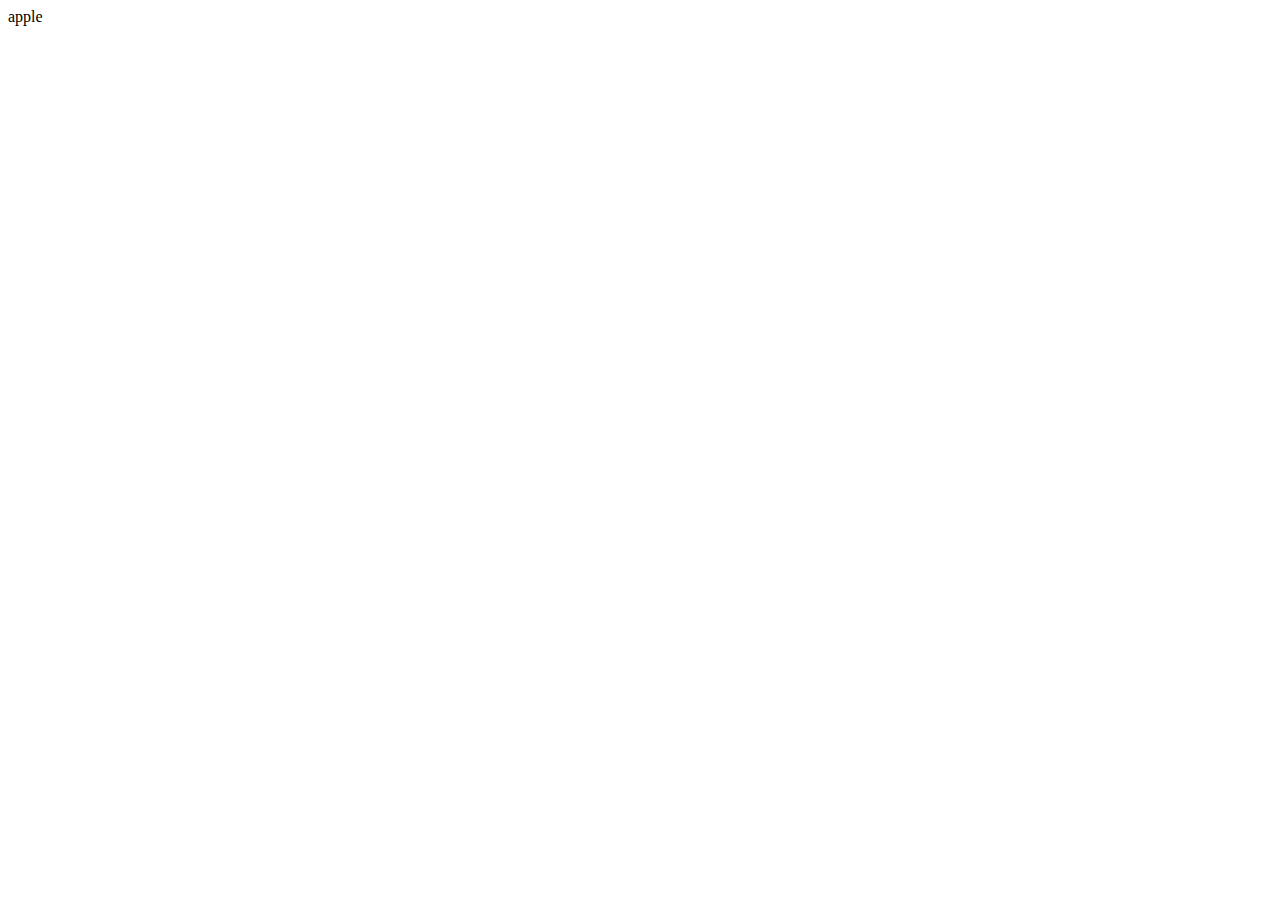
==== apple.html @ e6706968 "new page" ====
<!DOCTYPE html>
<html lang="en">
<head>
    <meta charset="UTF-8">
    <meta name="viewport" content="width=device-width, initial-scale=1.0">
    <title>Document</title>
</head>
<body>
    apple
</body>
</html>
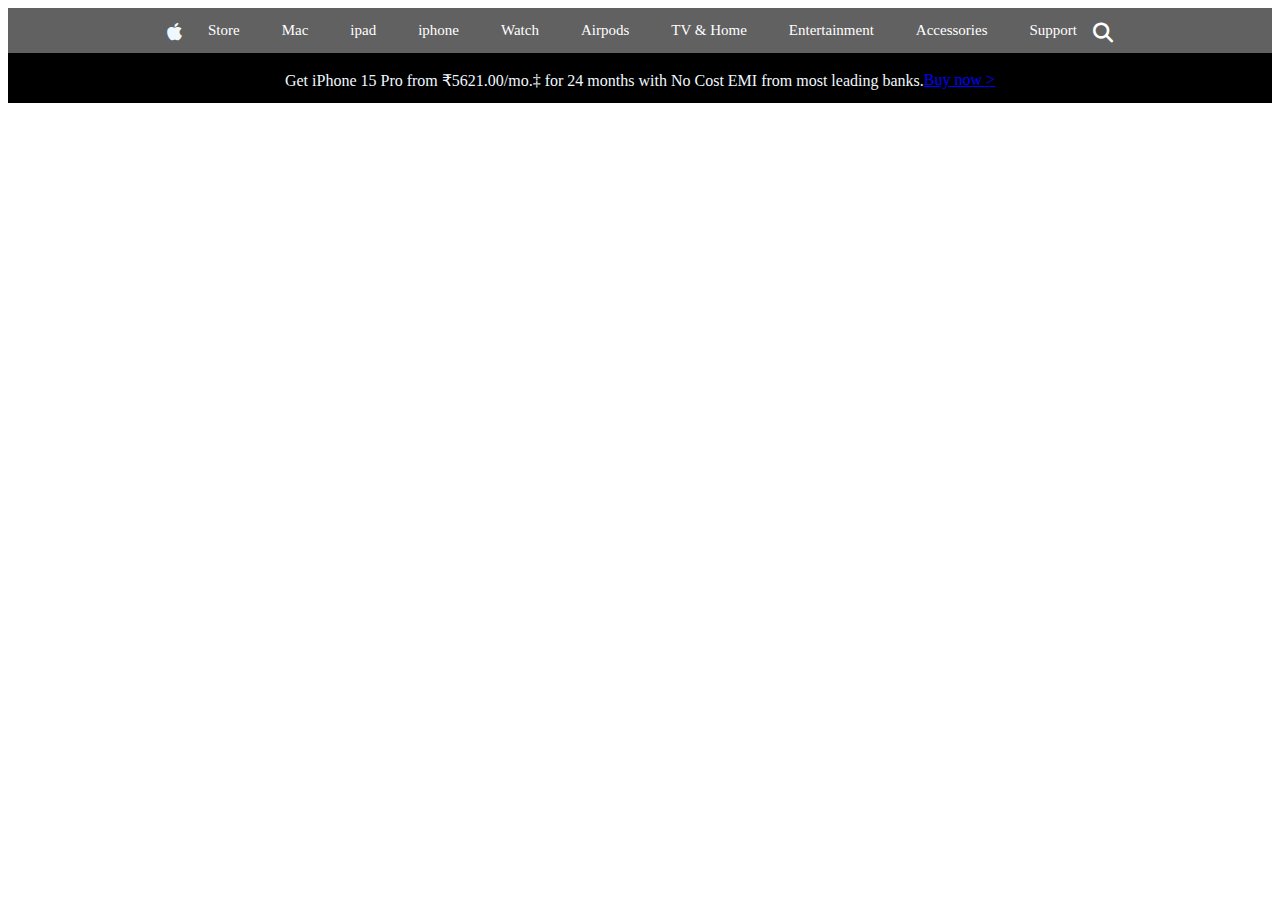
==== commit 0b708188: "nav bar" ====
--- a/apple.html
+++ b/apple.html
@@ -1,11 +1,27 @@
 <!DOCTYPE html>
 <html lang="en">
 <head>
+    <link rel="stylesheet" href="style.css">
+    <link rel="stylesheet" href="https://cdnjs.cloudflare.com/ajax/libs/font-awesome/6.6.0/css/all.min.css">
     <meta charset="UTF-8">
     <meta name="viewport" content="width=device-width, initial-scale=1.0">
-    <title>Document</title>
+    <title>apple</title>
 </head>
 <body>
-    apple
+     <ul class="nav">
+        <li class="n0"><i class="fa-brands fa-apple"></i></li>
+        <li class="n1"><a href="">Store</a></li>
+        <li class="n1"><a href="">Mac</a></li>
+        <li class="n1"><a href="">ipad</a></li>
+        <li class="n1"><a href="">iphone</a></li>
+        <li class="n1"><a href="">Watch</a></li>
+        <li class="n1"><a href="">Airpods</a></li>
+        <li class="n1"><a href="">TV & Home</a></li>
+        <li class="n1"><a href="">Entertainment</a></li>
+        <li class="n1"><a href="">Accessories</a></li>
+        <li class="n1"><a href="">Support</a></li>
+        <li class="n3"><a href=""><i class="fa-solid fa-magnifying-glass"></i></a></li>
+     </ul>
+  <div class="line2"><br>Get iPhone 15 Pro from ₹5621.00/mo.‡ for 24 months with No Cost EMI from most leading banks. <a class="bl" href=""><br>Buy now ></a></div>   
 </body>
 </html>--- a/style.css
+++ b/style.css
@@ -0,0 +1,47 @@
+.nav{
+      list-style-type: none;
+      margin:0;
+      padding:0;
+      width: 100%;
+      overflow: hidden;
+      background-color: #0f0f0fa8;
+      display: flex;
+      justify-content: center;
+      color: aliceblue;
+      /* z-index: 100; */
+     
+}
+.n0{
+    margin-top: 13px;
+    font-size: 20px;
+}
+.n1 {
+    float: left;
+    padding-left:5px ;
+    margin-left: 5px;
+    
+  }
+  
+.n1 a {
+    display: block;
+    color: rgb(255, 255, 255);
+    text-align: center;
+    padding: 14px 16px;
+    text-decoration: none;
+    font-size:15px;
+   
+  }
+  .n3 a{
+    color: rgb(255, 255, 255);
+  }.n3{
+    margin-top: 14px;
+    font-size: 20px;
+  }
+ .line2{
+    background-color: black;
+    color: aliceblue;
+    display: flex;
+    justify-content: center;
+    height: 50px;
+ } 
+ .bl{color: blue;}
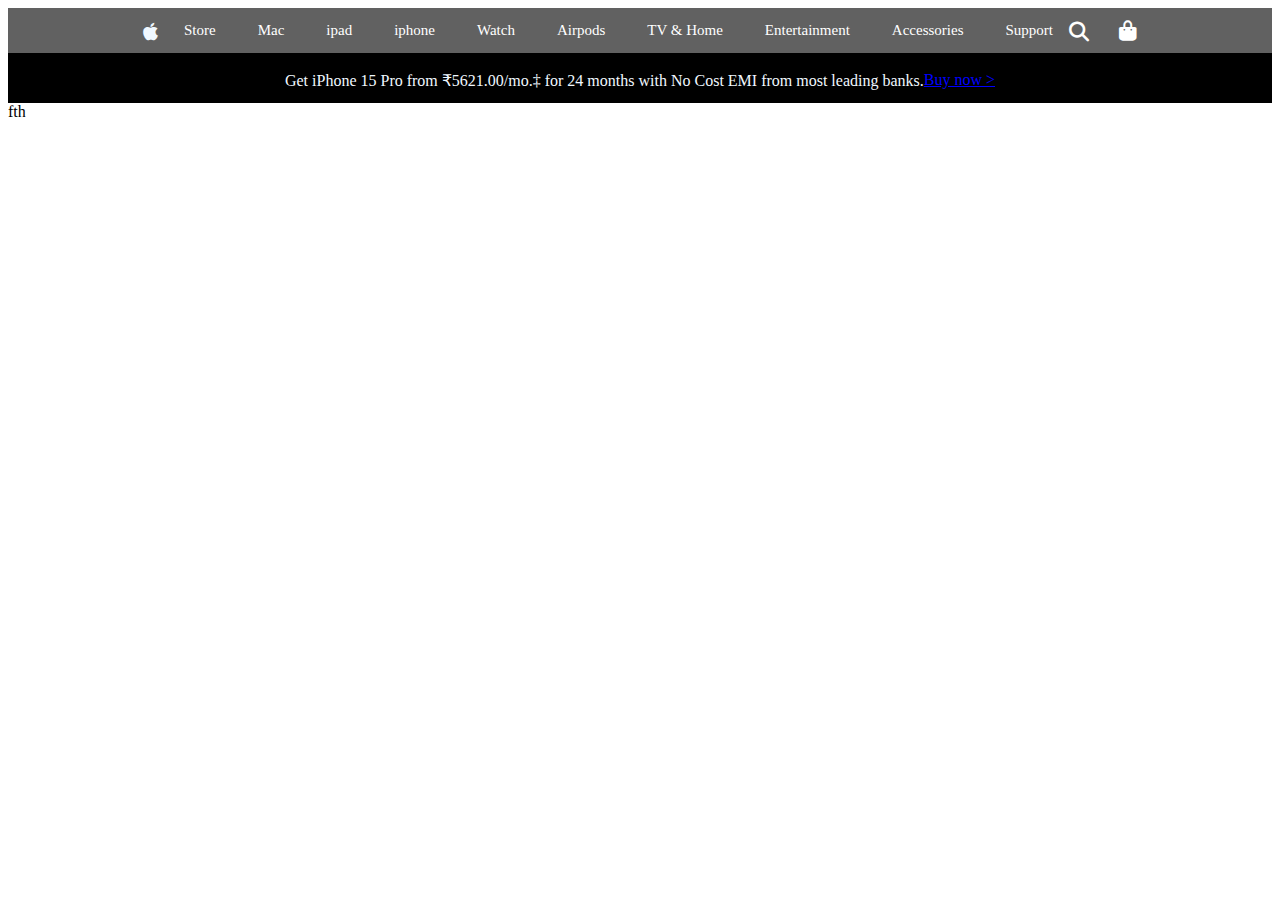
==== commit 9ce29483: "new work" ====
--- a/apple.html
+++ b/apple.html
@@ -21,7 +21,13 @@
         <li class="n1"><a href="">Accessories</a></li>
         <li class="n1"><a href="">Support</a></li>
         <li class="n3"><a href=""><i class="fa-solid fa-magnifying-glass"></i></a></li>
+        <li class="n4"><a href=""><i class="fa-solid fa-bag-shopping"></i></a></li>
      </ul>
   <div class="line2"><br>Get iPhone 15 Pro from ₹5621.00/mo.‡ for 24 months with No Cost EMI from most leading banks. <a class="bl" href=""><br>Buy now ></a></div>   
+  <div class="toppic1">
+   fth
+  </div>
+
+
 </body>
 </html>--- a/style.css
+++ b/style.css
@@ -34,9 +34,17 @@
   .n3 a{
     color: rgb(255, 255, 255);
   }.n3{
-    margin-top: 14px;
+    margin-top: 13px;
     font-size: 20px;
   }
+  .n4 a{
+    color: rgb(255, 255, 255);
+  }.n4{
+    margin-top: 12px;
+    font-size: 20px;
+    margin-left: 30px;
+  }
+  
  .line2{
     background-color: black;
     color: aliceblue;
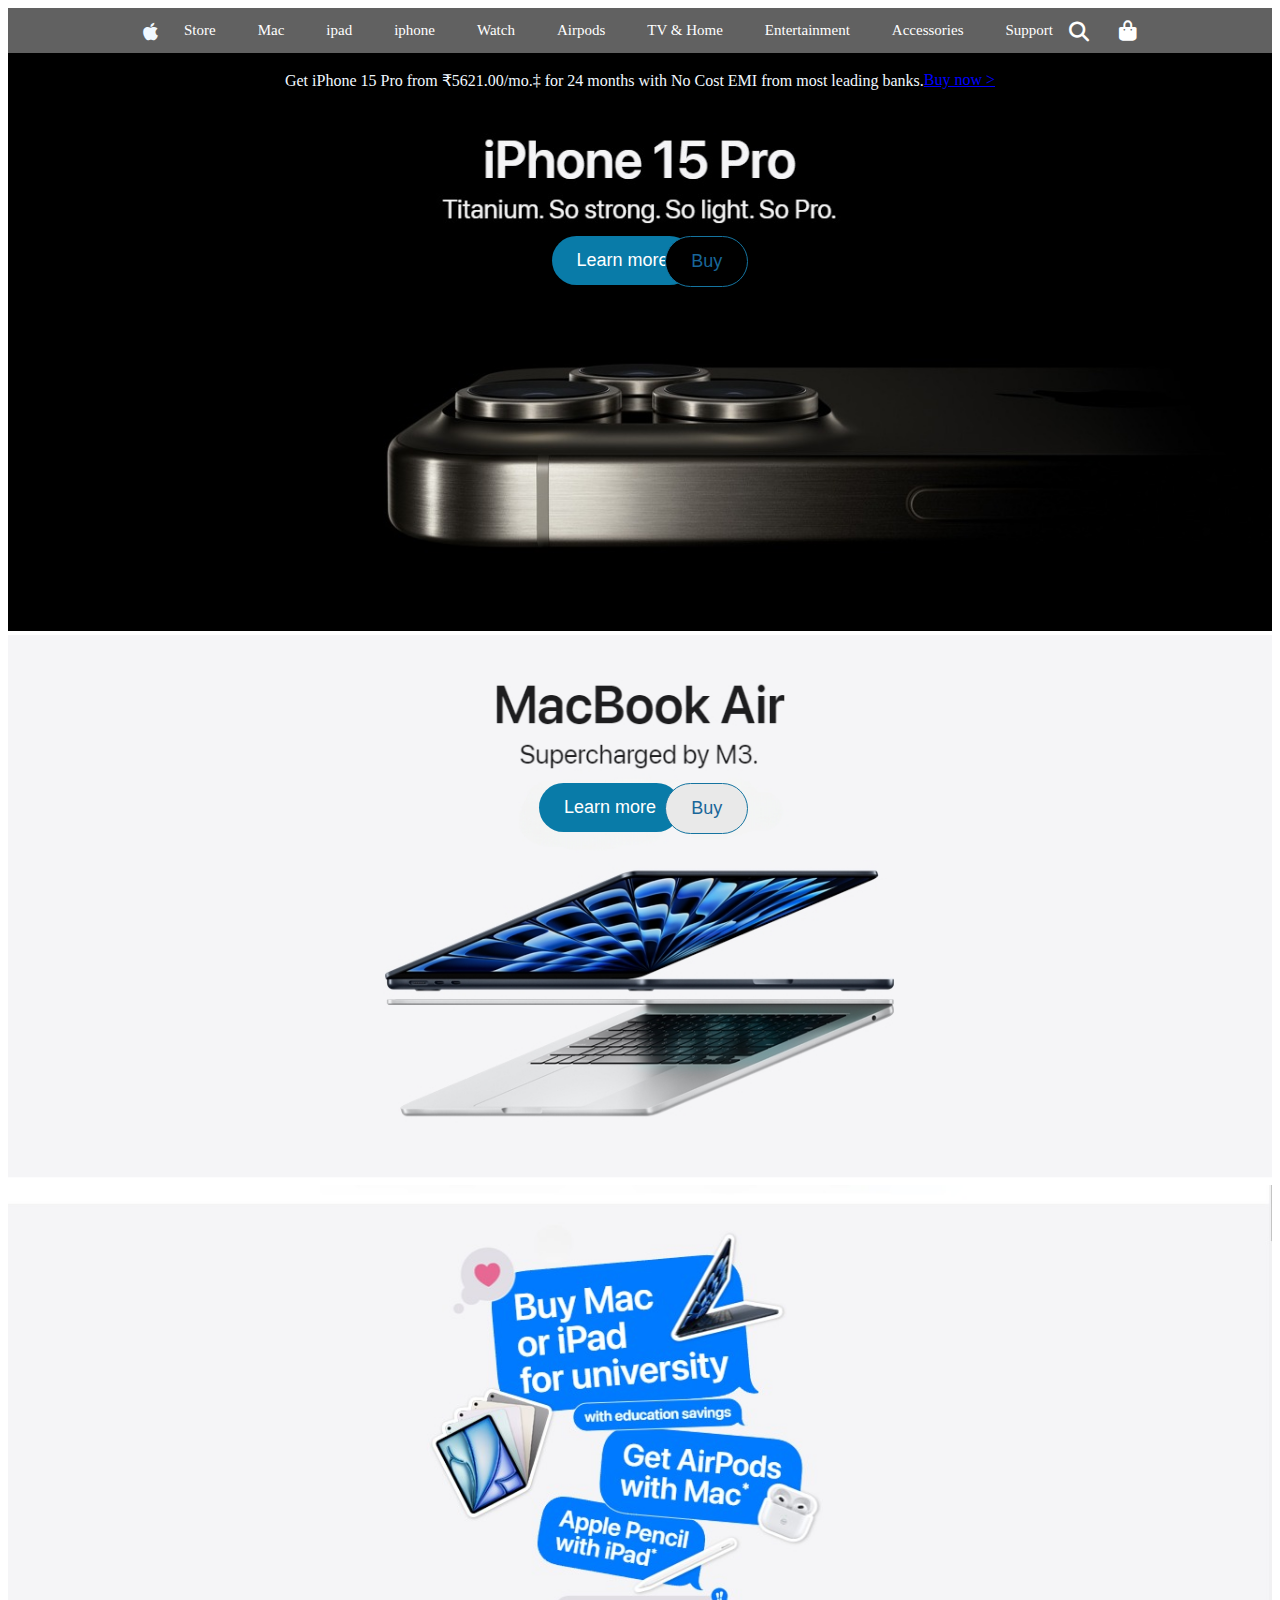
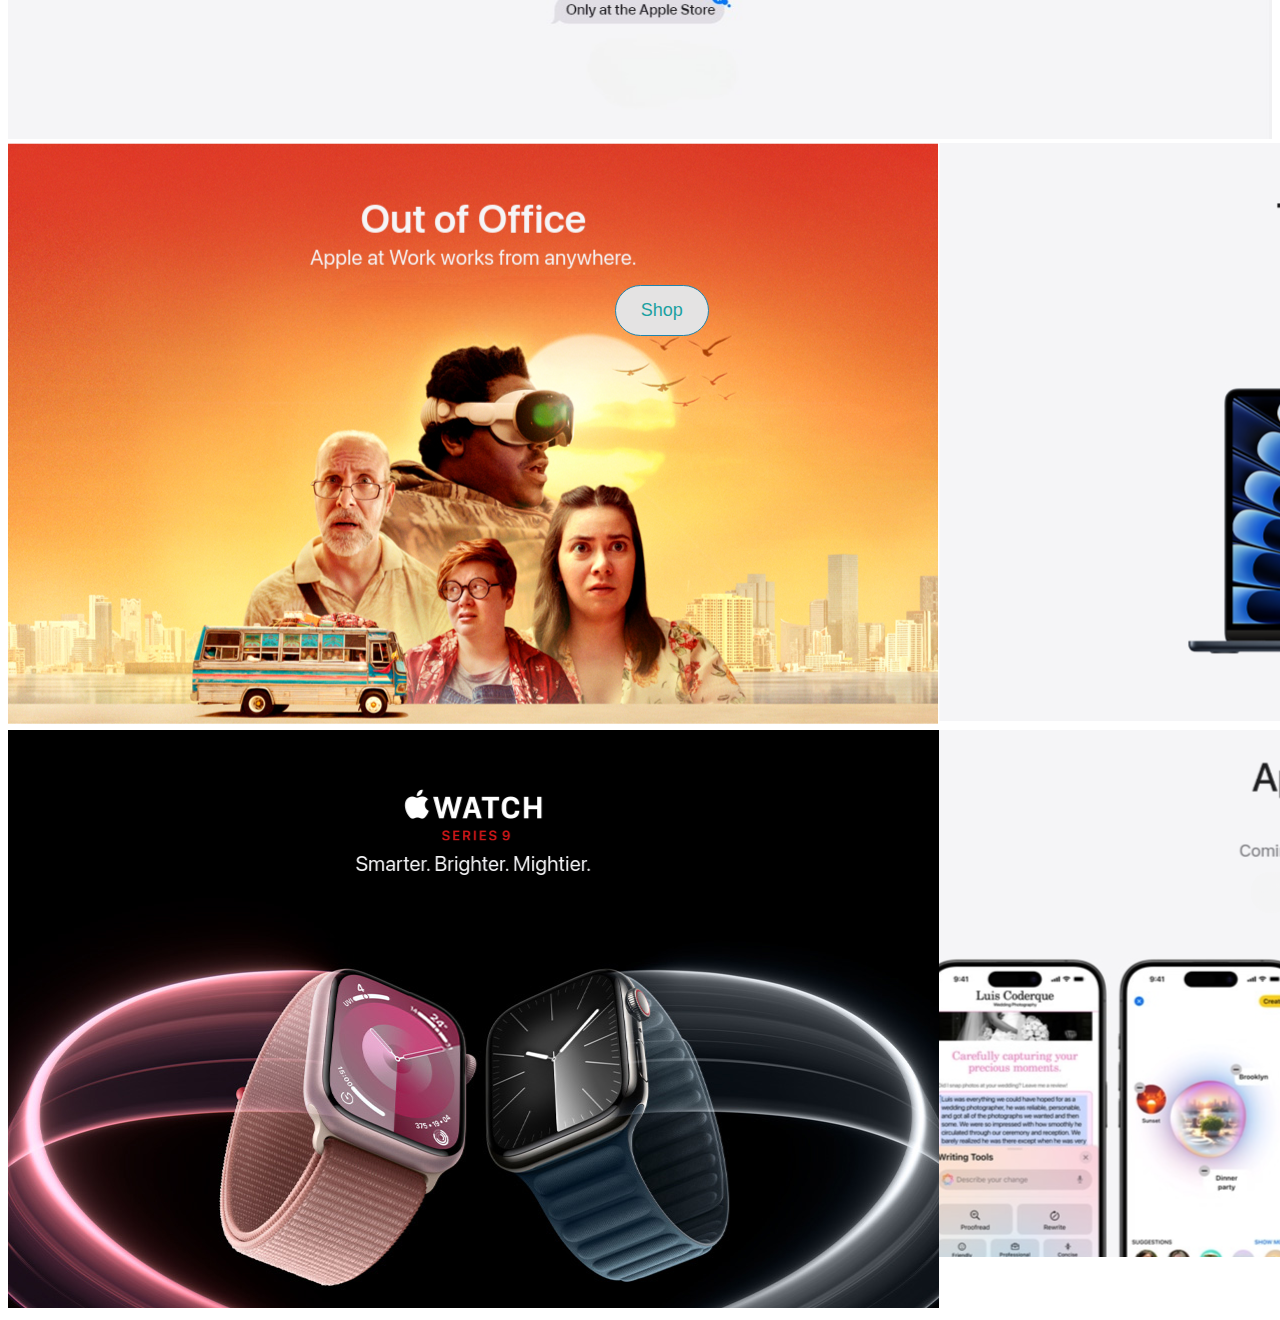
==== commit 7236b257: "photo" ====
--- a/apple.html
+++ b/apple.html
@@ -25,9 +25,37 @@
      </ul>
   <div class="line2"><br>Get iPhone 15 Pro from ₹5621.00/mo.‡ for 24 months with No Cost EMI from most leading banks. <a class="bl" href=""><br>Buy now ></a></div>   
   <div class="toppic1">
-   fth
+   <a href=""> <img class="top" src="top.jpeg" alt=""></a>
+    <button class="btn1">
+     Learn more
+    </button>
+    <button class="btn2">
+        Buy
+    </button>
+  </div>
+  <div class="top2">
+   <a href=""><img class="scnd" src="scnd.jpeg" alt=""></a> 
+    <button class="sbtn1">
+        Learn more
+       </button>
+       <button class="sbtn2">
+           Buy
+       </button>
+  </div>
+  <div class="top3">
+    <a href=""> <img class="thrd" src="thrd.jpeg" alt=""></a>
+    <button class="sb1">
+      Shop
+    </button>
   </div>
 
+  <div class="box1">
+    <div class="box11"><img src="box1.png " alt=""></div>
+    <div class="box11"><img src="box2.png" alt=""></div>
+    <div class="box11"><img src="box3.png" alt=""></div>
+    <div class="box11"><img src="box4.png" alt=""></div>
+  </div>
+ 
 
 </body>
 </html>--- a/style.css
+++ b/style.css
@@ -53,3 +53,105 @@
     height: 50px;
  } 
  .bl{color: blue;}
+ .toppic1{
+  position: relative;
+}
+.top{
+ width: 100%;
+}
+.btn1{
+  background-color: rgb(9, 123, 168);
+  color: white;
+  border-radius: 40px;
+  border: 0px;
+  padding: 14px 25px;
+  position: absolute;
+  top: 25%;
+  left: 43%;
+  font-size: large;
+  
+}
+.btn2{
+  position: absolute;
+  background-color:black;
+  color: rgb(25, 102, 153);
+  border: 1px solid rgb(21, 116, 160);
+  top: 25%;
+  left: 52%;
+  border-radius: 40px;
+  padding: 14px 25px;
+  font-size: large;
+  
+
+}
+.btn2:hover{
+  color: white;
+  background-color: rgb(34, 123, 158);
+}
+.top2{
+  position: relative;
+}
+.scnd{
+  width: 100%;
+
+}
+
+.sbtn1{
+  background-color: rgb(9, 123, 168);
+  color: white;
+  border-radius: 40px;
+  border: 0px;
+  padding: 14px 25px;
+  position: absolute;
+  top: 27%;
+  left: 42%;
+  font-size: large;
+  
+}
+.sbtn2{
+  position: absolute;
+  background-color:rgb(233, 233, 233);
+  color: rgb(25, 102, 153);
+  border: 1px solid rgb(21, 116, 160);
+  top: 27%;
+  left: 52%;
+  border-radius: 40px;
+  padding: 14px 25px;
+  font-size: large;
+  
+
+}
+.sbtn2:hover{
+  color: white;
+  background-color: rgb(34, 123, 158);
+}
+.top3{
+  position: relative;
+}
+.thrd{
+  width: 100%;
+}
+.sb1{
+  background-color: rgb(228, 227, 227);
+  color: rgb(27, 161, 161);
+  border: 1px solid rgb(32, 132, 172);
+  border-radius: 40px;
+  padding: 14px 25px;
+  position: absolute;
+  top: 700px;
+  left: 48%;
+  font-size: large;
+}
+.sb1:hover{
+  background-color: rgb(28, 138, 165);
+  color: white;
+
+}
+.box1{
+  display: grid;
+  grid-template-columns: auto auto;
+}
+.box11{
+ 
+  width: 50%;
+}
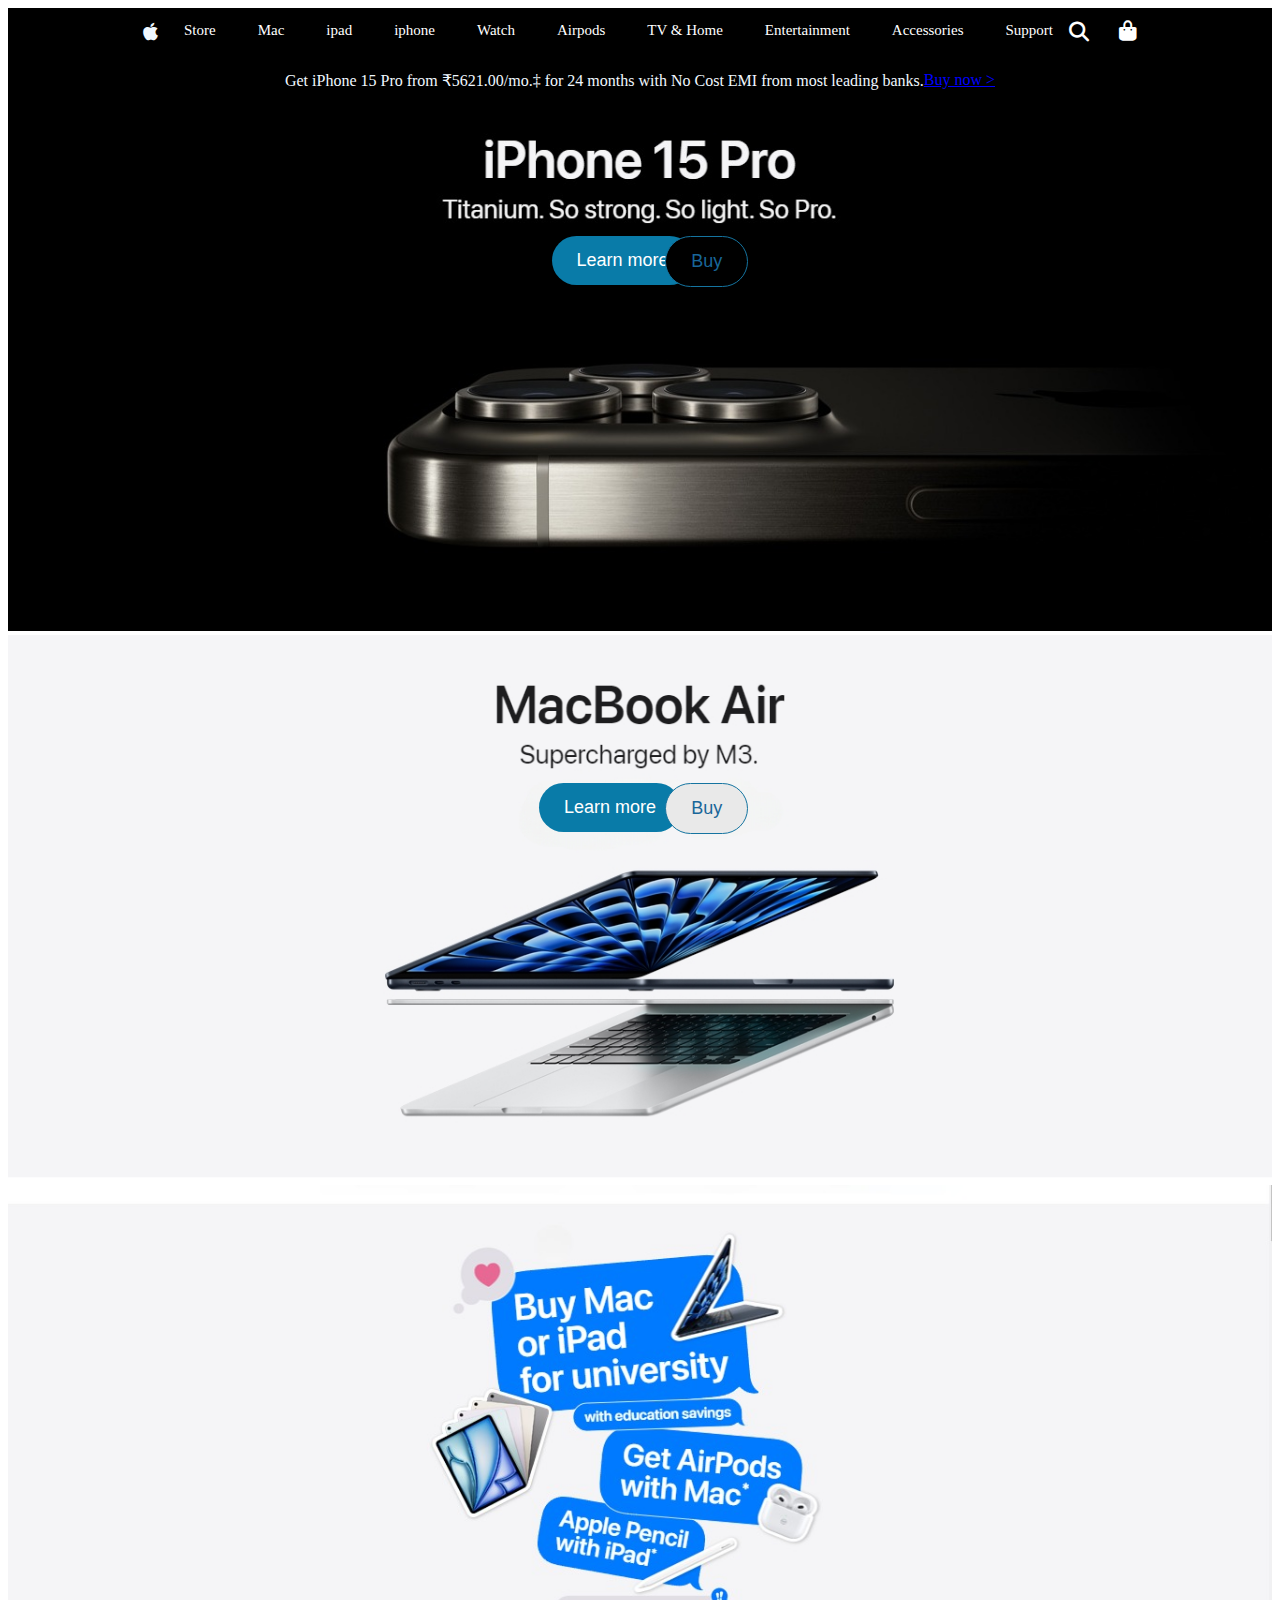
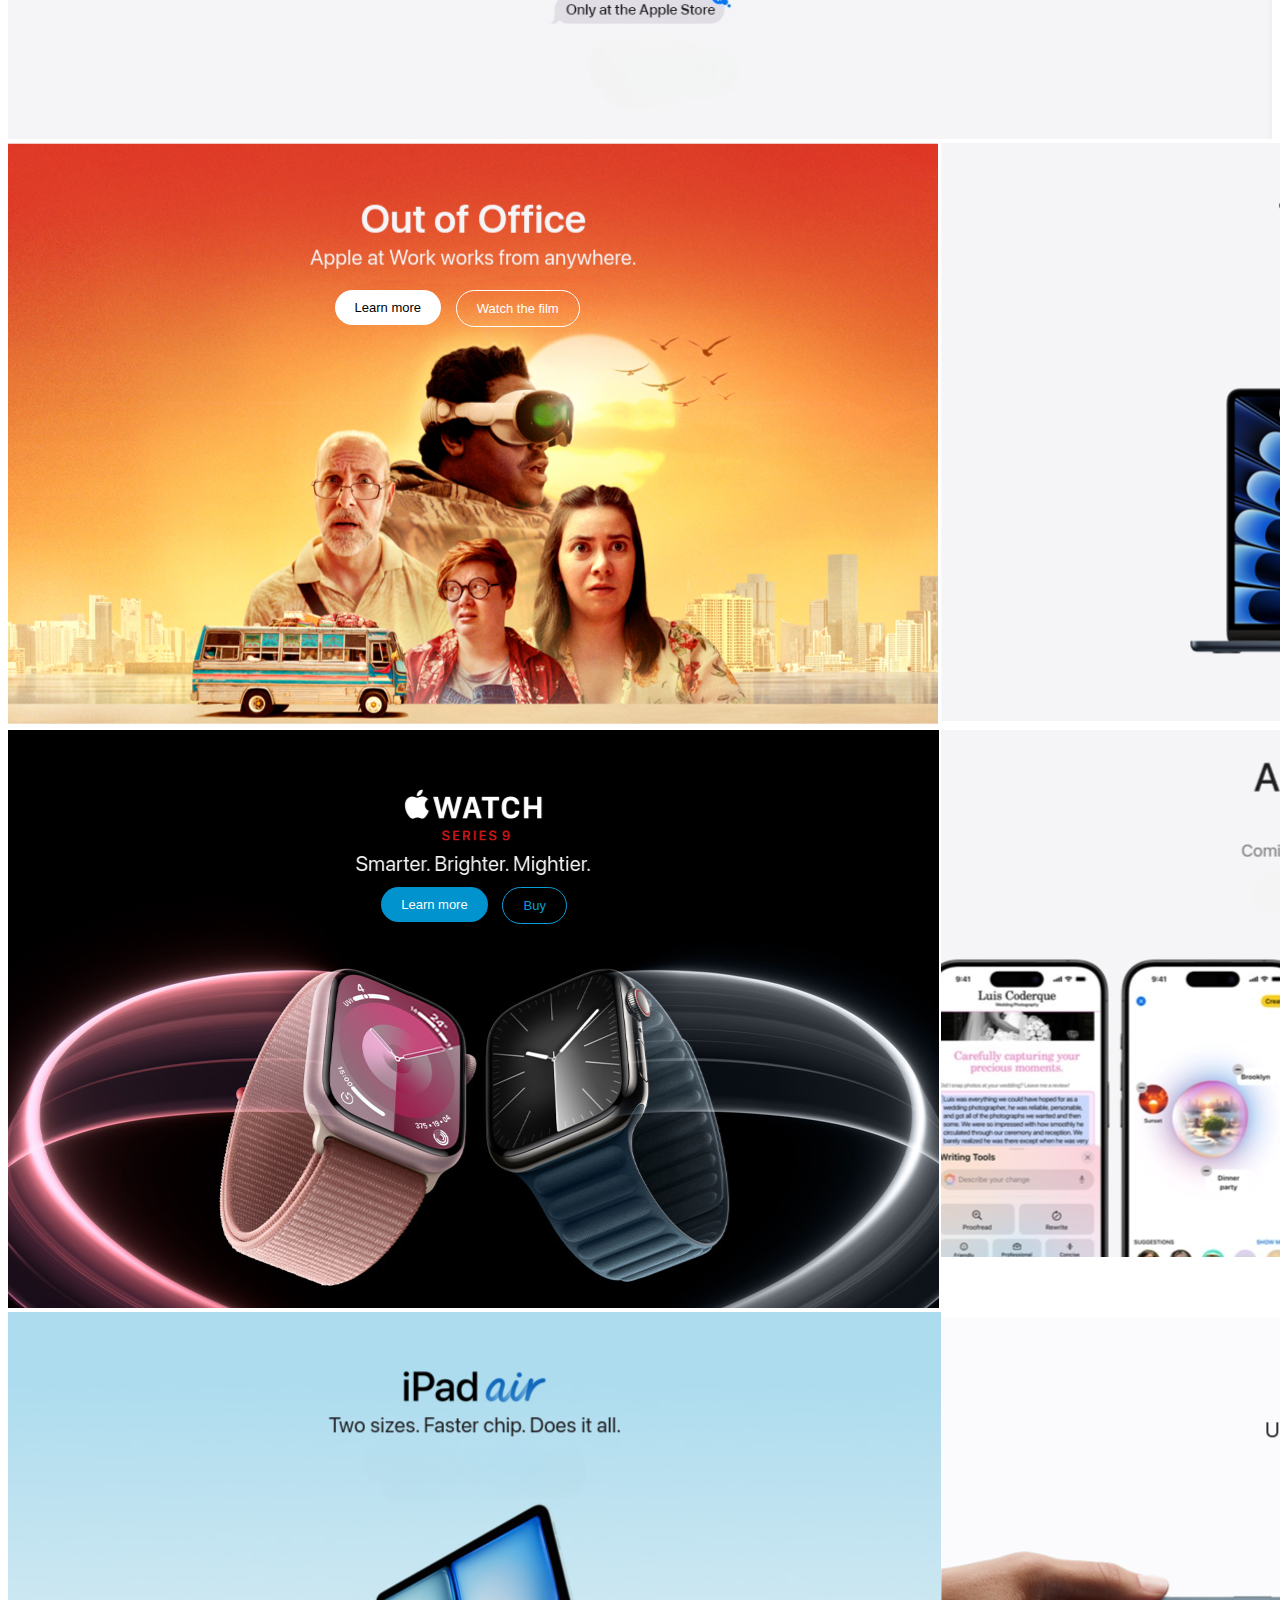
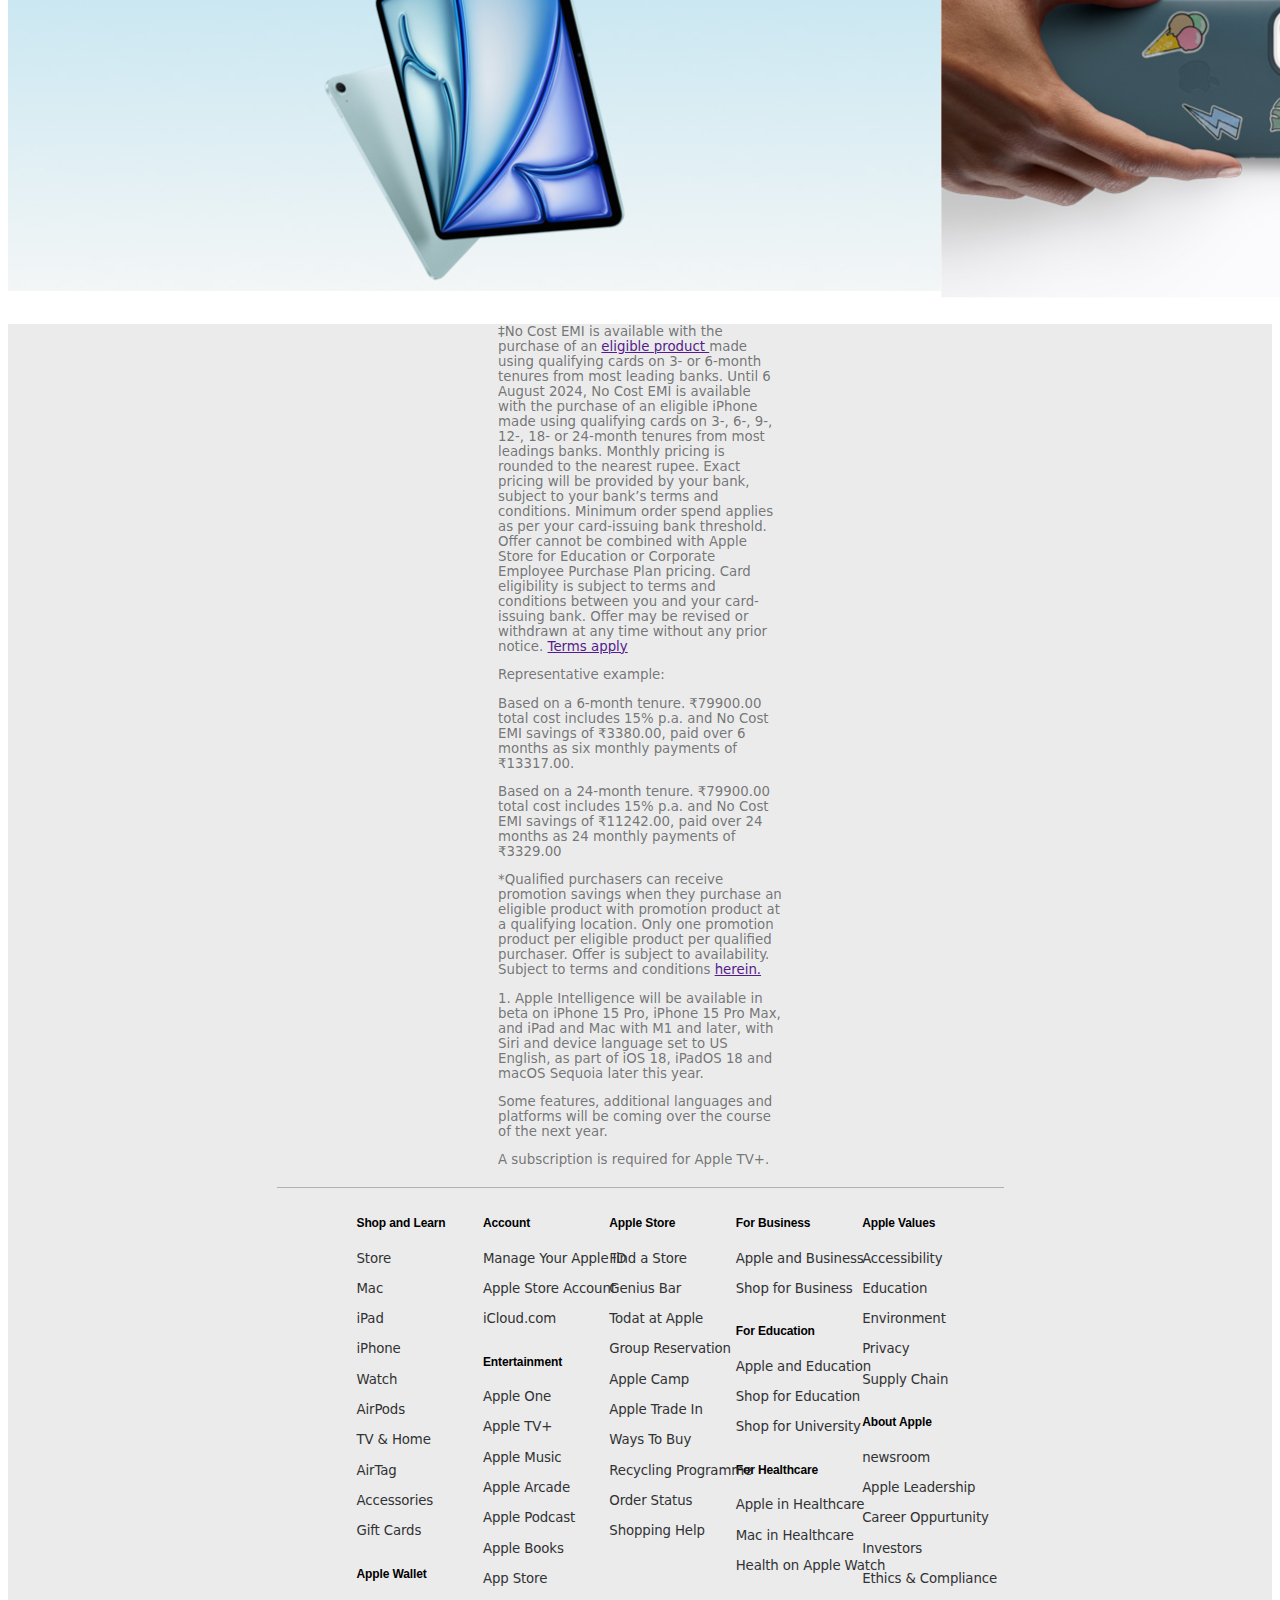
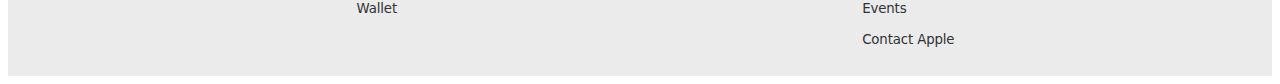
==== commit 751f874a: "footer" ====
--- a/apple.html
+++ b/apple.html
@@ -8,6 +8,7 @@
     <title>apple</title>
 </head>
 <body>
+
      <ul class="nav">
         <li class="n0"><i class="fa-brands fa-apple"></i></li>
         <li class="n1"><a href="">Store</a></li>
@@ -23,6 +24,7 @@
         <li class="n3"><a href=""><i class="fa-solid fa-magnifying-glass"></i></a></li>
         <li class="n4"><a href=""><i class="fa-solid fa-bag-shopping"></i></a></li>
      </ul>
+  
   <div class="line2"><br>Get iPhone 15 Pro from ₹5621.00/mo.‡ for 24 months with No Cost EMI from most leading banks. <a class="bl" href=""><br>Buy now ></a></div>   
   <div class="toppic1">
    <a href=""> <img class="top" src="top.jpeg" alt=""></a>
@@ -50,12 +52,177 @@
   </div>
 
   <div class="box1">
-    <div class="box11"><img src="box1.png " alt=""></div>
-    <div class="box11"><img src="box2.png" alt=""></div>
-    <div class="box11"><img src="box3.png" alt=""></div>
-    <div class="box11"><img src="box4.png" alt=""></div>
-  </div>
- 
-
+    <div class="box11"><img src="box1.png " alt="">
+      <button class="zbtn1">
+      Learn more
+     </button>
+     <button class="zbtn2">
+         Watch the film
+     </button></div>
+    <div class="box11"><img src="box2.png" alt=""> <button class="xbtn1">
+      Explore Mac for work
+     </button>
+    </div>
+    <div class="box11"><img src="box3.png" alt=""> <button class="ybtn1">
+      Learn more
+     </button>
+     <button class="ybtn2">
+         Buy
+     </button>
+    </div>
+    <div class="box11"><img src="box4.png" alt=""> <button class="abtn1">
+      Learn more
+     </button>
+     <button class="abtn2">
+         Watch the film
+     </button></div>
+    <div class="box11"><img src="box5.png" alt=""></div>
+    <div class="box11"><img src="box6.png" alt=""></div>
+    
+  </div>
+ <!-- <div class="video">
+    <video src="./video/video1.mp4" alt="unavilible" controls muted width="100%" height="300px"></video>
+</div> -->
+<div class="pg">
+<div class="prag">
+  <p class="p1">‡No Cost EMI is available with the purchase of an  <a href="" >eligible product </a>made using qualifying cards on 3- or 6-month tenures from most leading banks. Until 6 August 2024, No Cost EMI is available with the purchase of an eligible iPhone made using qualifying cards on 3-, 6-, 9-, 12-, 18- or 24-month tenures from most leadings banks. Monthly pricing is rounded to the nearest rupee. Exact pricing will be provided by your bank, subject to your bank’s terms and conditions. Minimum order spend applies as per your card-issuing bank threshold. Offer cannot be combined with Apple Store for Education or Corporate Employee Purchase Plan pricing. Card eligibility is subject to terms and conditions between you and your card-issuing bank. Offer may be revised or withdrawn at any time without any prior notice. <a href="" > Terms apply</a></p>
+  <p class="p1">Representative example:</p>
+  <p class="p1">Based on a 6-month tenure. ₹79900.00 total cost includes 15% p.a. and No Cost EMI savings of ₹3380.00, paid over 6 months as six monthly payments of ₹13317.00.</p>
+  <p class="p1">Based on a 24-month tenure. ₹79900.00 total cost includes 15% p.a. and No Cost EMI savings of ₹11242.00, paid over 24 months as 24 monthly payments of ₹3329.00</p>
+  <p class="p1">*Qualified purchasers can receive promotion savings when they purchase an eligible product with promotion product at a qualifying location. Only one promotion product per eligible product per qualified purchaser. Offer is subject to availability. Subject to terms and conditions <a href="">herein.</a></p>
+  <p class="p1">1. Apple Intelligence will be available in beta on iPhone 15 Pro, iPhone 15 Pro Max, and iPad and Mac with M1 and later, with Siri and device language set to US English, as part of iOS 18, iPadOS 18 and macOS Sequoia later this year.</p>
+  <p class="p1">Some features, additional languages and platforms will be coming over the course of the next year.</p>
+  <p class="p1">A subscription is required for Apple TV+.</p>
+</div>
+
+<div class="note">
+  <div>
+      <div>
+          <h3>Shop and Learn</h3>
+          <ul>
+              <li> <a href="" class="a13">Store</a></li>
+              <li> <a href="" class="a13">Mac</a></li>
+              <li> <a href="" class="a13">iPad</a></li>
+              <li> <a href="" class="a13">iPhone</a></li>
+              <li> <a href="" class="a13">Watch</a></li>
+              <li> <a href="" class="a13">AirPods</a></li>
+              <li> <a href="" class="a13">TV & Home</a></li>
+              <li> <a href="" class="a13">AirTag</a></li>
+              <li> <a href="" class="a13">Accessories</a></li>
+              <li> <a href="" class="a13">Gift Cards</a></li>
+              <li></li>
+          </ul>
+      </div>
+      <div>
+          <h3>Apple Wallet</h3>
+          <ul>
+              <li><a href="" class="a13">Wallet</a></li>
+              <li></li>
+          </ul>
+      </div>
+  </div>
+  <div>
+      <div>
+          <h3>Account</h3>
+          <ul>
+              <li><a href="" class="a13">Manage Your Apple ID</a></li>
+              <li><a href="" class="a13">Apple Store Account</a></li>
+              <li><a href="" class="a13">iCloud.com</a></li>
+              <li></li>
+          </ul>
+      </div>
+      <div>
+          <h3>Entertainment</h3>
+          <ul>
+              <li><a href="" class="a13">Apple One</a></li>
+              <li><a href="" class="a13">Apple TV+</a></li>
+              <li><a href="" class="a13">Apple Music</a></li>
+              <li><a href="" class="a13">Apple Arcade</a></li>
+              <li><a href="" class="a13">Apple Podcast</a></li>
+              <li><a href="" class="a13">Apple Books</a></li>
+              <li><a href="" class="a13">App Store</a></li>
+              <li></li>
+              <li></li>
+          </ul>
+      </div>
+  </div>
+  <div>
+      <div>
+          <h3>Apple Store</h3>
+          <ul>
+              <li><a href="" class="a13">Find a Store</a></li>
+              <li><a href="" class="a13">Genius Bar</a></li>
+              <li><a href="" class="a13">Todat at Apple</a></li>
+              <li><a href="" class="a13">Group Reservation</a></li>
+              <li><a href="" class="a13">Apple Camp</a></li>
+              <li><a href="" class="a13">Apple Trade In</a></li>
+              <li><a href="" class="a13">Ways To Buy</a></li>
+              <li><a href="" class="a13">Recycling Programme</a></li>
+              <li><a href="" class="a13">Order Status</a></li>
+              <li><a href="" class="a13">Shopping Help</a></li>
+              <li></li>
+              <li></li>
+          </ul>
+      </div>
+  </div>
+  <div>
+      <div>
+          <h3>For Business</h3>
+          <ul>
+              <li><a href="" class="a13">Apple and Business</a></li>
+              <li><a href="" class="a13">Shop for Business</a></li>
+              <li></li>
+          </ul>
+      </div>
+      <div>
+          <h3>For Education</h3>
+          <ul>
+              <li><a href="" class="a13">Apple and Education</a></li>
+              <li><a href="" class="a13">Shop for Education</a></li>
+              <li><a href="" class="a13">Shop for University</a></li>
+              <li></li>
+          </ul>
+      </div>
+      <div>
+          <h3>For Healthcare</h3>
+          <ul>
+              <li><a href="" class="a13">Apple in Healthcare</a></li>
+              <li><a href="" class="a13">Mac in Healthcare</a></li>
+              <li><a href="" class="a13">Health on Apple Watch</a></li>
+              <li></li>
+              <li></li>
+          </ul>
+      </div>
+  </div>
+  <div>
+      <div>
+          <h3>Apple Values</h3>
+          <ul>
+              <li><a href="" class="a13">Accessibility</a></li>
+              <li><a href="" class="a13">Education</a></li>
+              <li><a href="" class="a13">Environment</a></li>
+              <li><a href="" class="a13">Privacy</a></li>
+              <li><a href="" class="a13">Supply Chain</a></li>
+              <li></li>
+          </ul>
+      </div>
+      <div>
+          <h3>About Apple</h3>
+          <ul>
+              <li><a href="" class="a13">newsroom</a></li>
+              <li><a href="" class="a13">Apple Leadership</a></li>
+              <li><a href="" class="a13">Career Oppurtunity</a></li>
+              <li><a href="" class="a13">Investors</a></li>
+              <li><a href="" class="a13">Ethics & Compliance</a></li>
+              <li><a href="" class="a13">Events</a></li>
+              <li><a href="" class="a13">Contact Apple</a></li>
+          </ul>
+      </div>
+  </div>
+</div>
+  <footer>
+
+  </footer>
+</div>
 </body>
 </html>--- a/style.css
+++ b/style.css
@@ -1,14 +1,17 @@
+
 .nav{
+      
       list-style-type: none;
       margin:0;
       padding:0;
       width: 100%;
       overflow: hidden;
-      background-color: #0f0f0fa8;
+      background-color: #000000;
       display: flex;
       justify-content: center;
       color: aliceblue;
-      /* z-index: 100; */
+      z-index: 100;
+
      
 }
 .n0{
@@ -152,6 +155,184 @@
   grid-template-columns: auto auto;
 }
 .box11{
+ position: relative;
+
+}
+.zbtn1{
+  background-color: rgb(255, 255, 255);
+  color: rgb(0, 0, 0);
+  border-radius: 40px;
+  border: 0px;
+  padding: 10px 20px;
+  position: absolute;
+  top: 25%;
+  left: 35%;
+  font-size: small;
+  
+}
+.zbtn2{
+  position: absolute;
+  background-color:rgba(255, 255, 255, 0);
+  color: rgb(255, 255, 255);
+  border: .5px solid rgb(255, 255, 255);
+  top: 25%;
+  left: 48%;
+  border-radius: 40px;
+  padding: 10px 20px;
+  font-size: small;
+  
+
+}
+.zbtn2:hover{
+  color: rgb(0, 0, 0);
+  background-color: rgb(255, 255, 255);
+}
+.xbtn1{
+  background-color: rgb(26, 110, 221);
+  color: rgb(255, 255, 255);
+  border-radius: 40px;
+  border: 0px;
+  padding: 10px 20px;
+  position: absolute;
+  top: 27%;
+  left: 42%;
+  font-size: small;
+  
+}
+.ybtn1{
+  background-color: rgb(0, 147, 206);
+  color: rgb(252, 252, 252);
+  border-radius: 40px;
+  border: 0px;
+  padding: 10px 20px;
+  position: absolute;
+  top: 27%;
+  left: 40%;
+  font-size: small;
+  
+}
+.ybtn2{
+  position: absolute;
+  background-color:rgba(255, 255, 255, 0);
+  color: rgb(10, 158, 216);
+  border: .5px solid  rgb(10, 158, 216);
+  top: 27%;
+  left: 53%;
+  border-radius: 40px;
+  padding: 10px 20px;
+  font-size: small;
+  
+
+}
+.ybtn2:hover{
+  color: rgb(255, 255, 255);
+  background-color: rgb(10, 158, 216);
+}
+.abtn1{
+  background-color: rgb(0, 147, 206);
+  color: rgb(252, 252, 252);
+  border-radius: 40px;
+  border: 0px;
+  padding: 10px 20px;
+  position: absolute;
+  top: 27%;
+  left: 40%;
+  font-size: small;
+  
+}
+.abtn2{
+  position: absolute;
+  background-color:rgba(255, 255, 255, 0);
+  color: rgb(10, 158, 216);
+  border: .5px solid  rgb(10, 158, 216);
+  top: 27%;
+  left: 53%;
+  border-radius: 40px;
+  padding: 10px 20px;
+  font-size: small;
+  
+
+}
+.abtn2:hover{
+  color: rgb(255, 255, 255);
+  background-color: rgb(10, 158, 216);
+}
+
+/* .video{
+  padding-top: 45px;
+  width: 100%;
+  height: 150px;
+  position: relative;
+} */
+ .pg{
+  background-color: rgba(177, 177, 177, 0.253);
+ }
  
+.prag{
+  color: #303233a6;
+  font-size: smaller;
+  font-family: system-ui, -apple-system, BlinkMacSystemFont, 'Segoe UI', Roboto, Oxygen, Ubuntu, Cantarell, 'Open Sans', 'Helvetica Neue', sans-serif;
+  text-align: left;
+  margin: 20px 490px 20px 490px;
+
+
+}
+
+.note li{
+  margin-top:8px;
+}
+.note{
+ 
+  display: flex;
+  white-space: nowrap;
+  padding: 15px;
+  /* background-color: #ffffff; */
+  padding-left: 80px;
+  margin: auto;
   width: 50%;
-}
+  position: relative;
+  text-align: center;
+  font-size: smaller;
+  line-height: 1.3;
+  font-weight: 400;
+  letter-spacing: -0.01em;
+  list-style-type:none ;
+  font-family: system-ui, -apple-system, BlinkMacSystemFont, 'Segoe UI', Roboto, Oxygen, Ubuntu, Cantarell, 'Open Sans', 'Helvetica Neue', sans-serif;
+  border-style: solid none none none;
+  border-color: #353f4454;border-width: 1px;
+  
+}
+.note div{
+  flex-grow: 1;
+  width: 20%;
+  height: auto;
+}
+.note h3{
+  font-size: 12px;
+  line-height: 1.3333733333;
+  font-weight: 400;
+  letter-spacing: -0.01em;
+  font-family: "SF Pro Text","Myriad Set Pro","SF Pro Icons","Apple Legacy Chevron","Helvetica Neue","Helvetica","Arial",sans-serif;
+  font-weight: 600;
+  margin-bottom: .8em;
+  margin-inline-end: 20px;
+  outline: none;
+}
+.note ul{
+  list-style-type: none;
+  padding-left: 0;
+}
+.note ul li{
+  
+  padding-top: 5px;
+  text-align: left;
+}
+.a13{
+  text-decoration: none;
+  color: #303233;
+  position: relative;
+}
+.a13:hover{
+  text-decoration: underline;
+  color: #303233;
+}
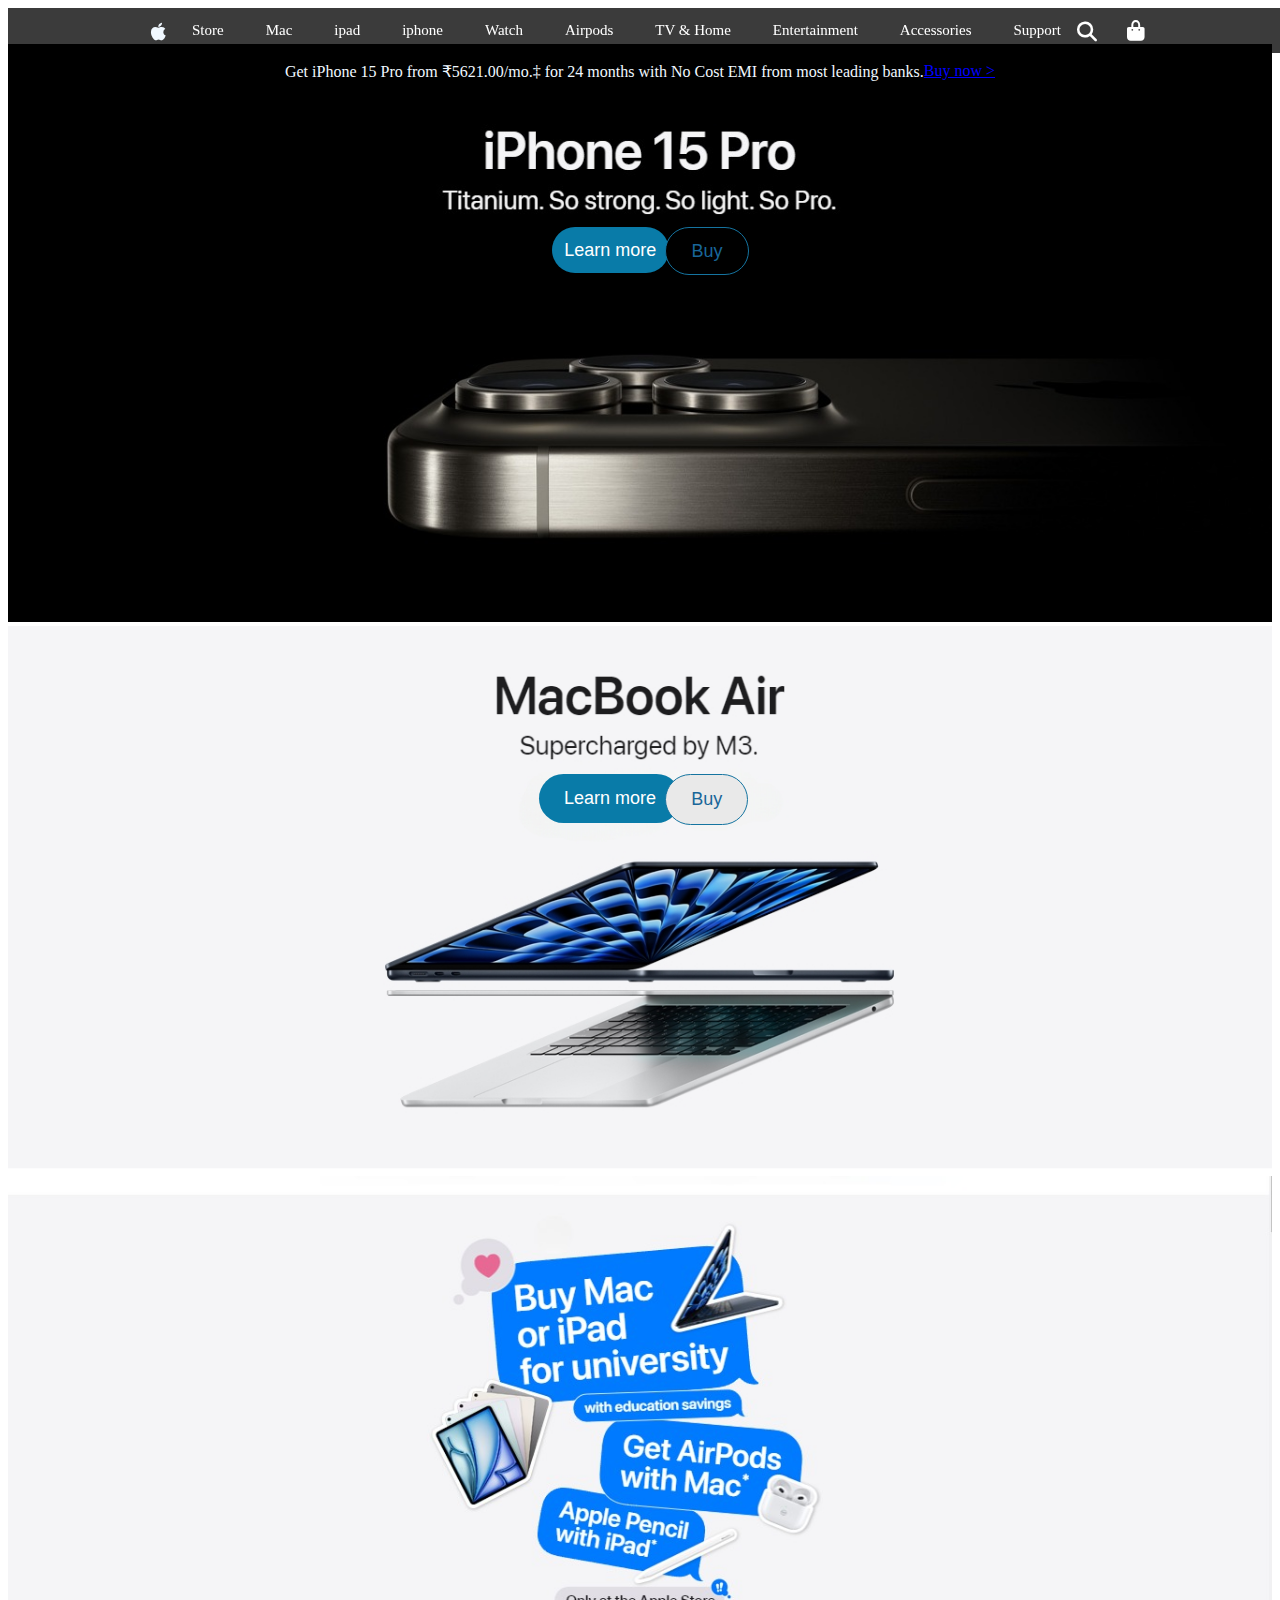
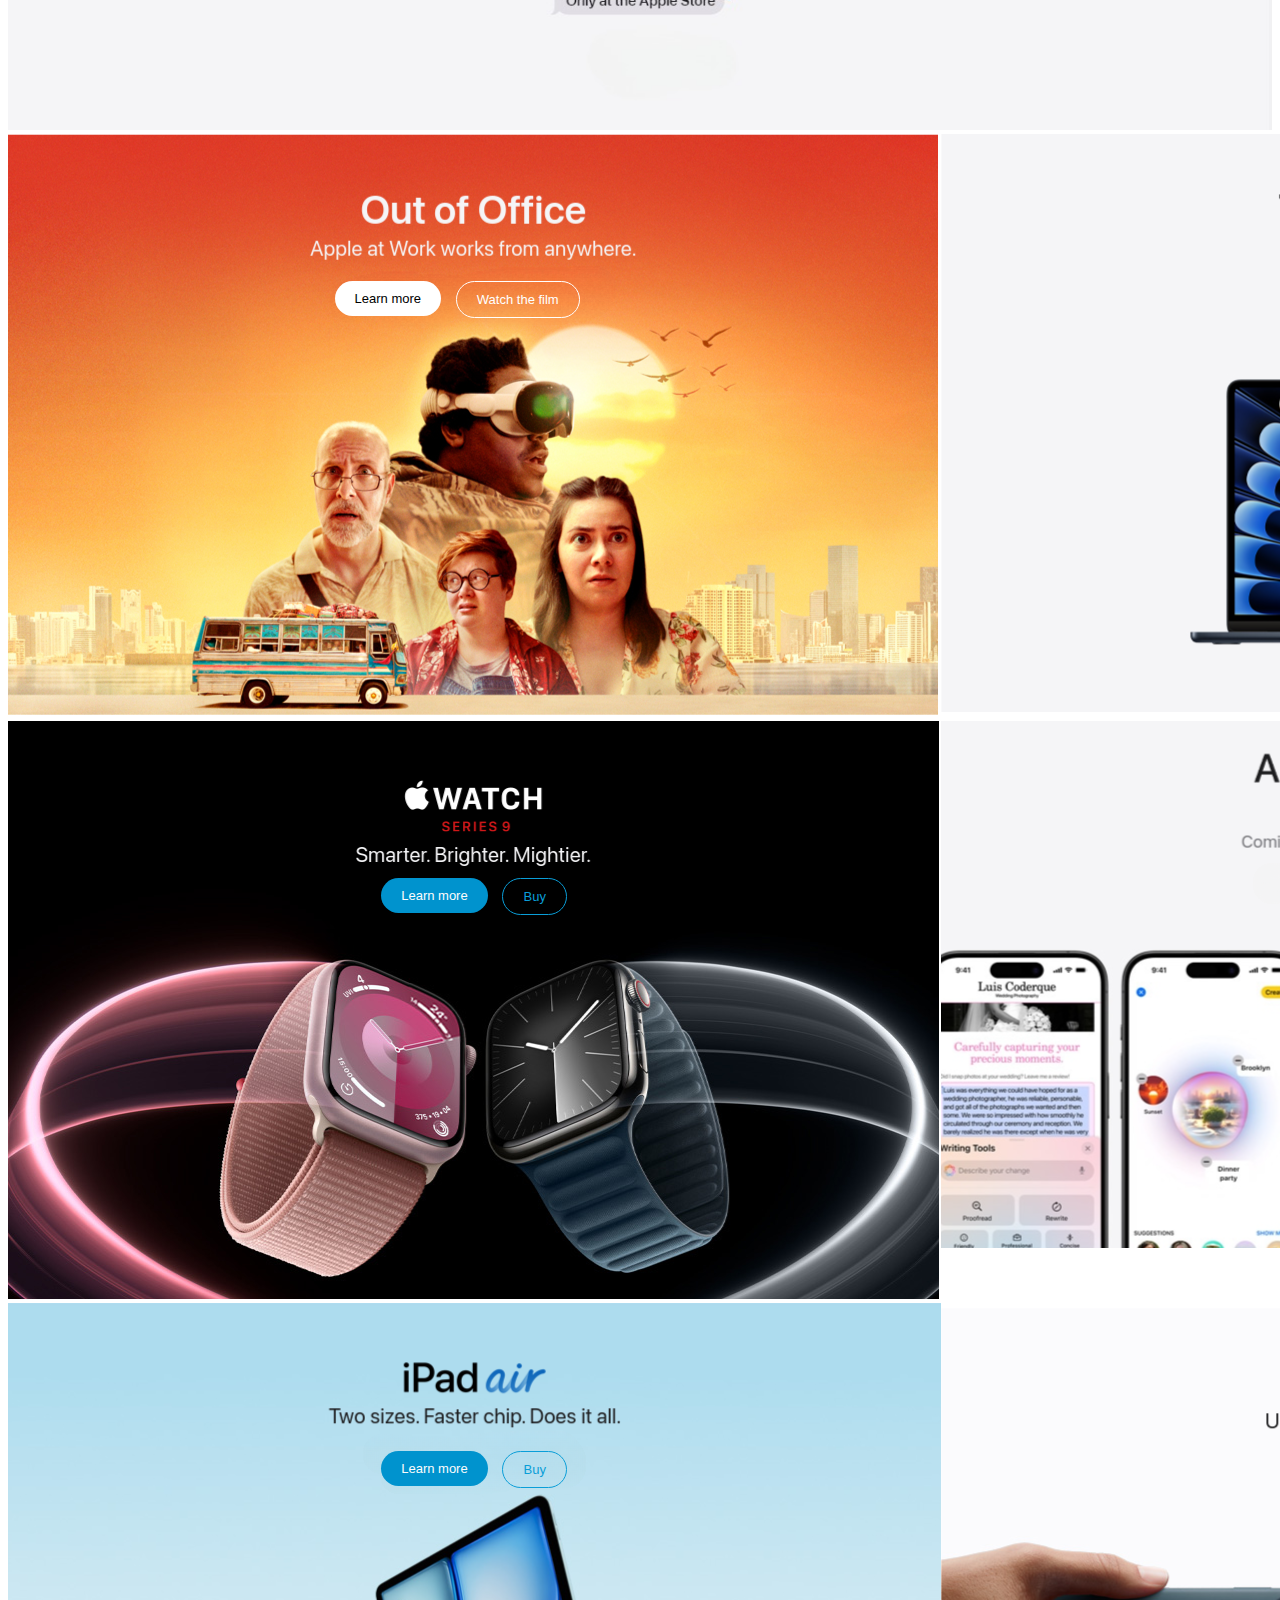
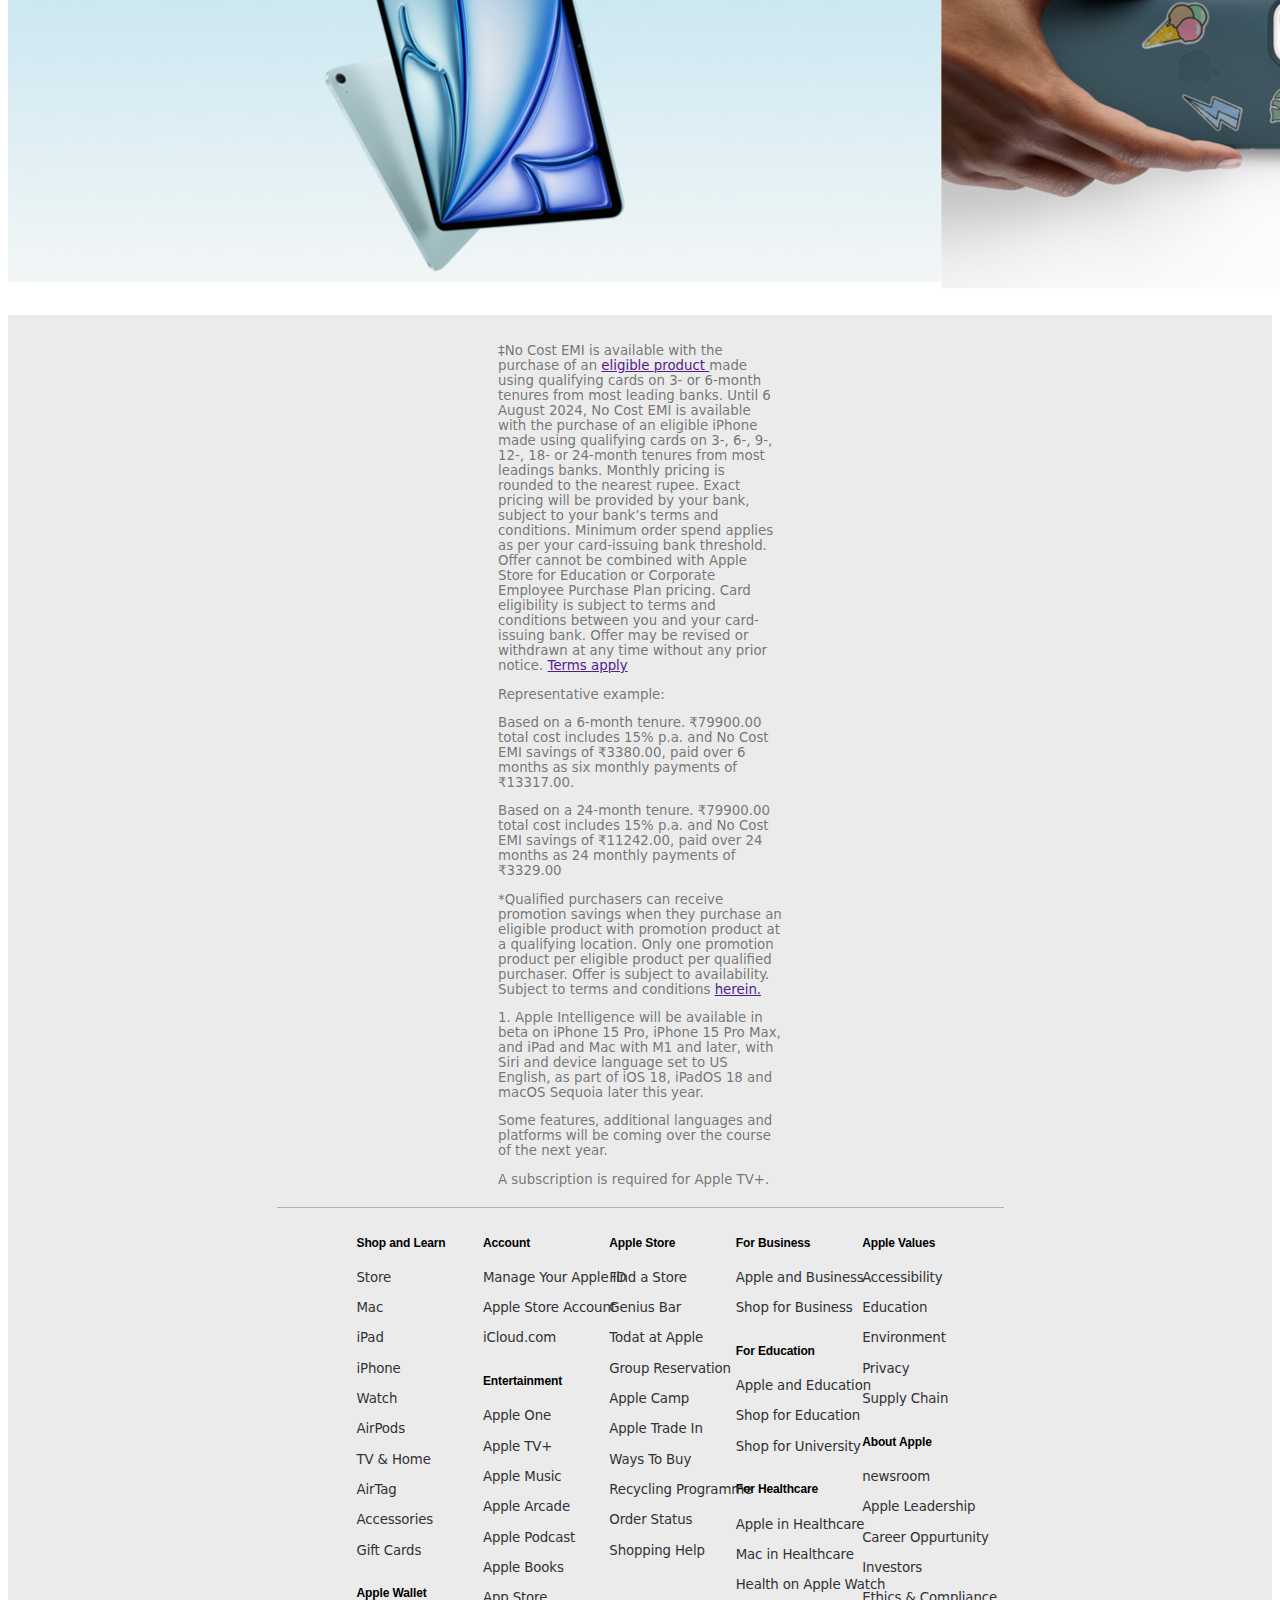
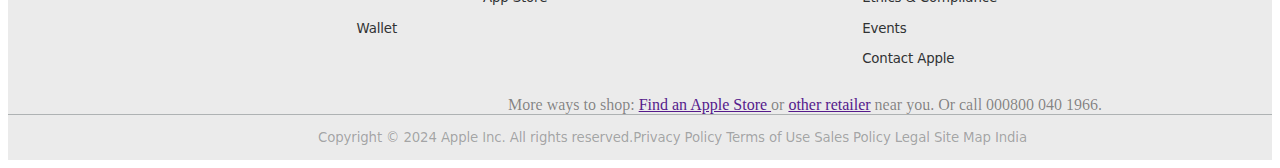
==== commit abf755d3: "updates" ====
--- a/apple.html
+++ b/apple.html
@@ -24,7 +24,7 @@
         <li class="n3"><a href=""><i class="fa-solid fa-magnifying-glass"></i></a></li>
         <li class="n4"><a href=""><i class="fa-solid fa-bag-shopping"></i></a></li>
      </ul>
-  
+  <br><br>
   <div class="line2"><br>Get iPhone 15 Pro from ₹5621.00/mo.‡ for 24 months with No Cost EMI from most leading banks. <a class="bl" href=""><br>Buy now ></a></div>   
   <div class="toppic1">
    <a href=""> <img class="top" src="top.jpeg" alt=""></a>
@@ -71,13 +71,23 @@
      </button>
     </div>
     <div class="box11"><img src="box4.png" alt=""> <button class="abtn1">
-      Learn more
-     </button>
-     <button class="abtn2">
-         Watch the film
-     </button></div>
-    <div class="box11"><img src="box5.png" alt=""></div>
-    <div class="box11"><img src="box6.png" alt=""></div>
+        Learn more
+       </button>
+       <button class="abtn2">
+           Watch the film
+       </button></div>
+    <div class="box11"><img src="box5.png" alt="">
+        <button class="bbtn1">
+        Learn more
+       </button>
+       <button class="bbtn2">
+           Buy
+       </button>
+      </div>
+    <div class="box11"><img src="box6.png" alt="">
+        <button class="xbtn1">
+           Get your estimate
+           </button></div>
     
   </div>
  <!-- <div class="video">
@@ -85,6 +95,7 @@
 </div> -->
 <div class="pg">
 <div class="prag">
+    <br>
   <p class="p1">‡No Cost EMI is available with the purchase of an  <a href="" >eligible product </a>made using qualifying cards on 3- or 6-month tenures from most leading banks. Until 6 August 2024, No Cost EMI is available with the purchase of an eligible iPhone made using qualifying cards on 3-, 6-, 9-, 12-, 18- or 24-month tenures from most leadings banks. Monthly pricing is rounded to the nearest rupee. Exact pricing will be provided by your bank, subject to your bank’s terms and conditions. Minimum order spend applies as per your card-issuing bank threshold. Offer cannot be combined with Apple Store for Education or Corporate Employee Purchase Plan pricing. Card eligibility is subject to terms and conditions between you and your card-issuing bank. Offer may be revised or withdrawn at any time without any prior notice. <a href="" > Terms apply</a></p>
   <p class="p1">Representative example:</p>
   <p class="p1">Based on a 6-month tenure. ₹79900.00 total cost includes 15% p.a. and No Cost EMI savings of ₹3380.00, paid over 6 months as six monthly payments of ₹13317.00.</p>
@@ -220,8 +231,11 @@
       </div>
   </div>
 </div>
-  <footer>
-
+<div class="lastp">
+    More ways to shop: <a href=""> Find an Apple Store </a>or <a href="">other retailer</a> near you. Or call 000800 040 1966.
+</div>
+  <footer class="footer">
+    Copyright © 2024 Apple Inc. All rights reserved.Privacy Policy Terms of Use Sales Policy Legal Site Map        India
   </footer>
 </div>
 </body>
--- a/style.css
+++ b/style.css
@@ -6,11 +6,12 @@
       padding:0;
       width: 100%;
       overflow: hidden;
-      background-color: #000000;
+      background-color: #000000c4;
       display: flex;
       justify-content: center;
       color: aliceblue;
       z-index: 100;
+      position: fixed;
 
      
 }
@@ -60,14 +61,17 @@
   position: relative;
 }
 .top{
+  /* display: flex;
+  justify-content: center; */
  width: 100%;
+ height: auto;
 }
 .btn1{
   background-color: rgb(9, 123, 168);
   color: white;
-  border-radius: 40px;
-  border: 0px;
-  padding: 14px 25px;
+  border-radius: 35px;
+  border: 0px;
+  padding: 1% 1%;
   position: absolute;
   top: 25%;
   left: 43%;
@@ -82,7 +86,7 @@
   top: 25%;
   left: 52%;
   border-radius: 40px;
-  padding: 14px 25px;
+  padding: 1% 2%;
   font-size: large;
   
 
@@ -153,9 +157,10 @@
 .box1{
   display: grid;
   grid-template-columns: auto auto;
+  
 }
 .box11{
- position: relative;
+ position:relative;
 
 }
 .zbtn1{
@@ -253,10 +258,40 @@
   
 
 }
+.bbtn2:hover{
+  color: rgb(255, 255, 255);
+  background-color: rgb(10, 158, 216);
+}
+.bbtn1{
+  background-color: rgb(0, 147, 206);
+  color: rgb(252, 252, 252);
+  border-radius: 40px;
+  border: 0px;
+  padding: 10px 20px;
+  position: absolute;
+  top: 25%;
+  left: 40%;
+  font-size: small;
+  
+}
+.bbtn2{
+  position: absolute;
+  background-color:rgba(255, 255, 255, 0);
+  color: rgb(10, 158, 216);
+  border: .5px solid  rgb(10, 158, 216);
+  top: 25%;
+  left: 53%;
+  border-radius: 40px;
+  padding: 10px 20px;
+  font-size: small;
+  
+
+}
 .abtn2:hover{
   color: rgb(255, 255, 255);
   background-color: rgb(10, 158, 216);
 }
+
 
 /* .video{
   padding-top: 45px;
@@ -336,3 +371,25 @@
   text-decoration: underline;
   color: #303233;
 }
+.lastp{
+  color: #110f0f7e;
+  margin-left: 500px
+}
+.footer{
+  text-align: center;
+  color: #30323365;
+  border-style: solid none none none;
+  border-color: #353f4454;border-width: 1px;
+  letter-spacing: -0.01em;
+  list-style-type:none ;
+  font-family: system-ui, -apple-system, BlinkMacSystemFont, 'Segoe UI', Roboto, Oxygen, Ubuntu, Cantarell, 'Open Sans', 'Helvetica Neue', sans-serif;
+  font-size: smaller;
+  margin: auto;
+  padding: 15px;
+  padding-left: 80px;
+}
+
+/* 
+@media screen and  {
+  
+} */